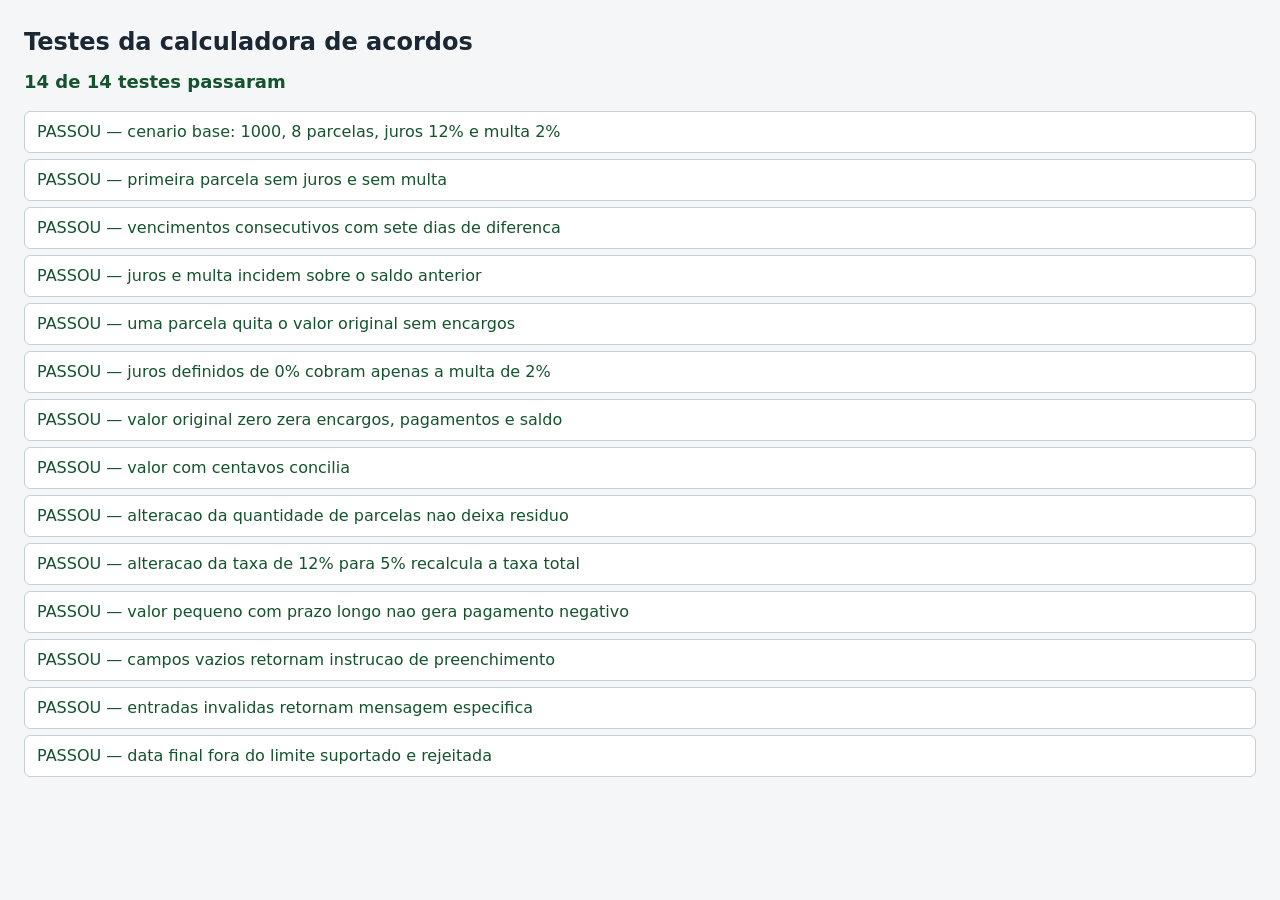
==== tests/tests.html @ 5e9cc4c3 "Publica calculadora de acordos no GitHub Pages" ====
<!doctype html>
<html lang="pt-BR">
<head>
  <meta charset="utf-8">
  <meta name="viewport" content="width=device-width, initial-scale=1">
  <title>Testes — Calculadora de acordos</title>
  <style>
    body {
      margin: 0;
      padding: 24px;
      background: #f4f6f8;
      color: #1b2733;
      font-family: "Segoe UI", system-ui, -apple-system, Arial, sans-serif;
      font-size: 16px;
      line-height: 1.5;
    }
    h1 { font-size: 24px; margin: 0 0 8px; }
    #resumo { font-size: 18px; font-weight: 700; margin: 0 0 16px; }
    ul { list-style: none; margin: 0; padding: 0; }
    li { padding: 8px 12px; border-radius: 6px; margin-bottom: 6px; background: #fff; border: 1px solid #c7ced6; }
    .ok { color: #14532d; }
    .falha { color: #8a1c1c; }
  </style>
</head>
<body>
  <h1>Testes da calculadora de acordos</h1>
  <p id="resumo">Executando…</p>
  <ul id="resultado"></ul>
  <script src="../src/calculadora.js"></script>
  <script src="tests.js"></script>
</body>
</html>
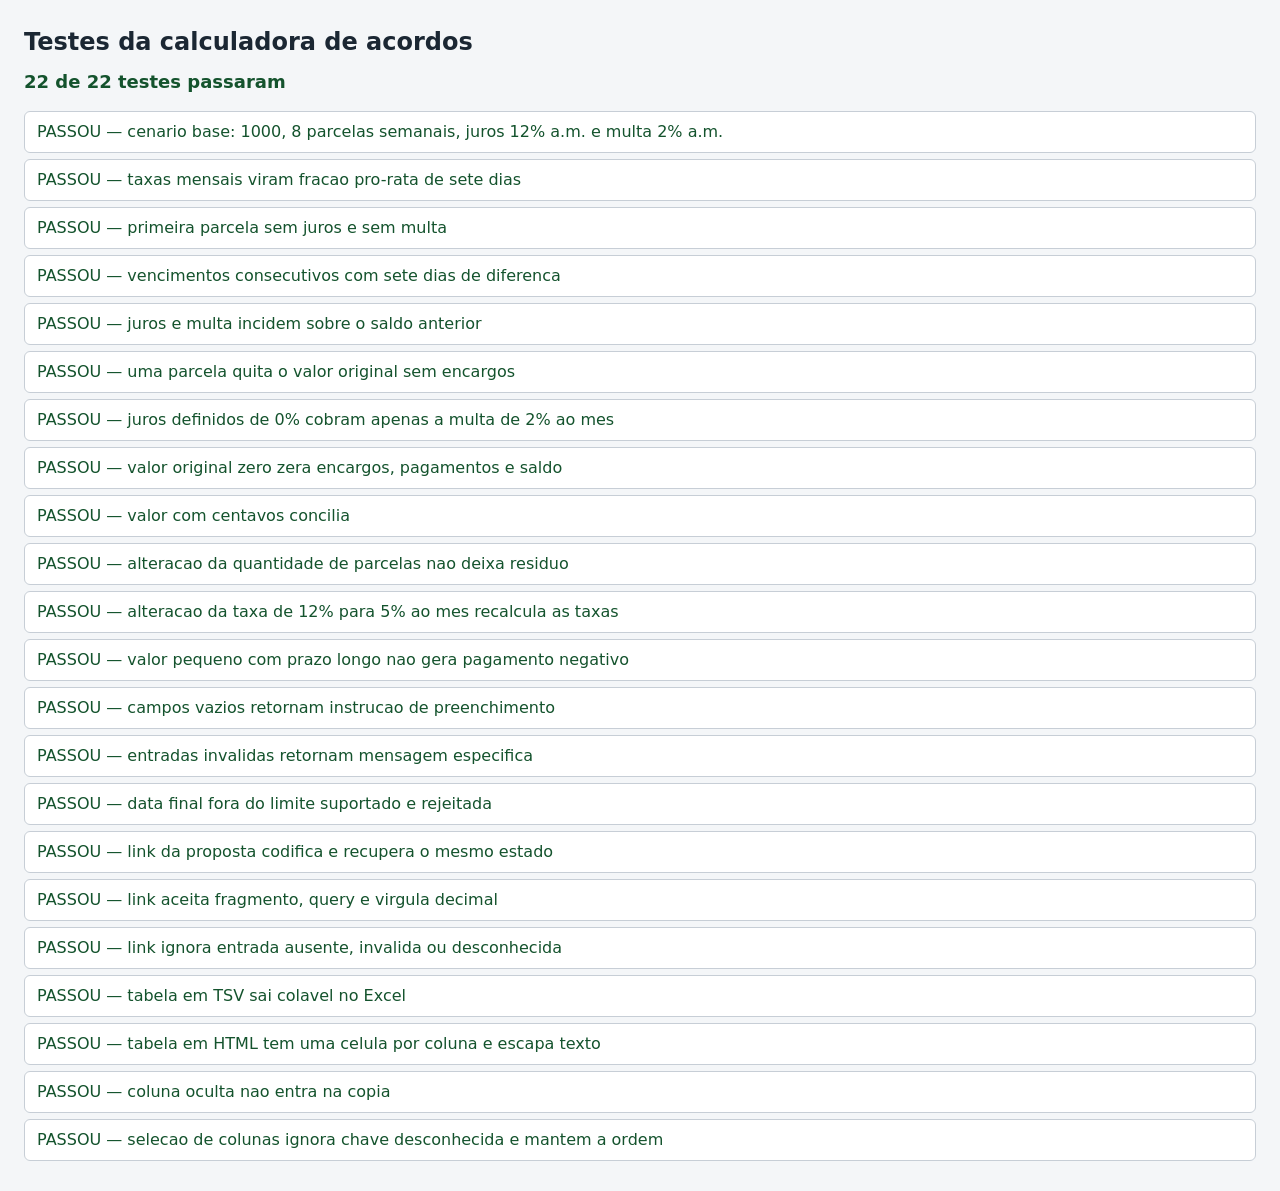
==== commit 5f79d784: "Atualiza calculadora com taxas mensais e compartilhamento de propostas" ====
--- a/tests/tests.html
+++ b/tests/tests.html
@@ -27,6 +27,8 @@
   <p id="resumo">Executando…</p>
   <ul id="resultado"></ul>
   <script src="../src/calculadora.js"></script>
+  <script src="../src/proposta.js"></script>
+  <script src="../src/tabela.js"></script>
   <script src="tests.js"></script>
 </body>
 </html>
